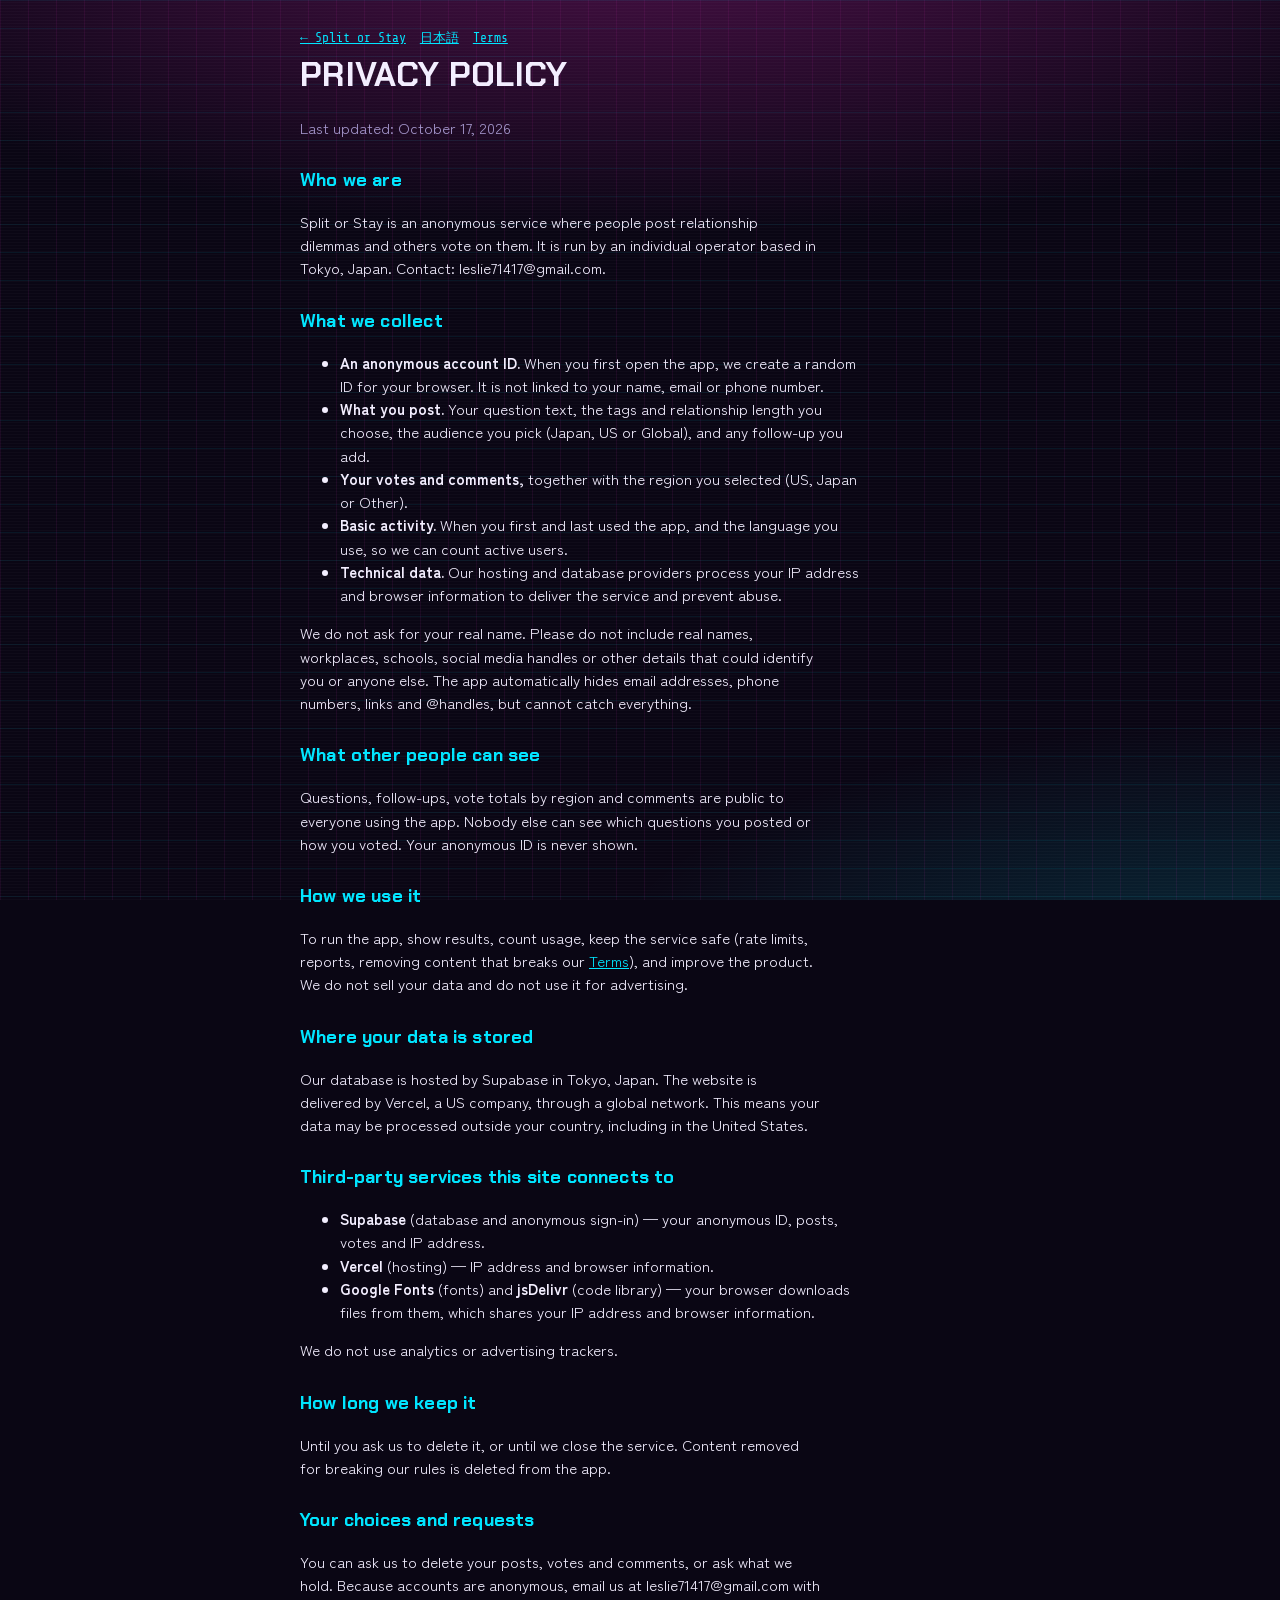
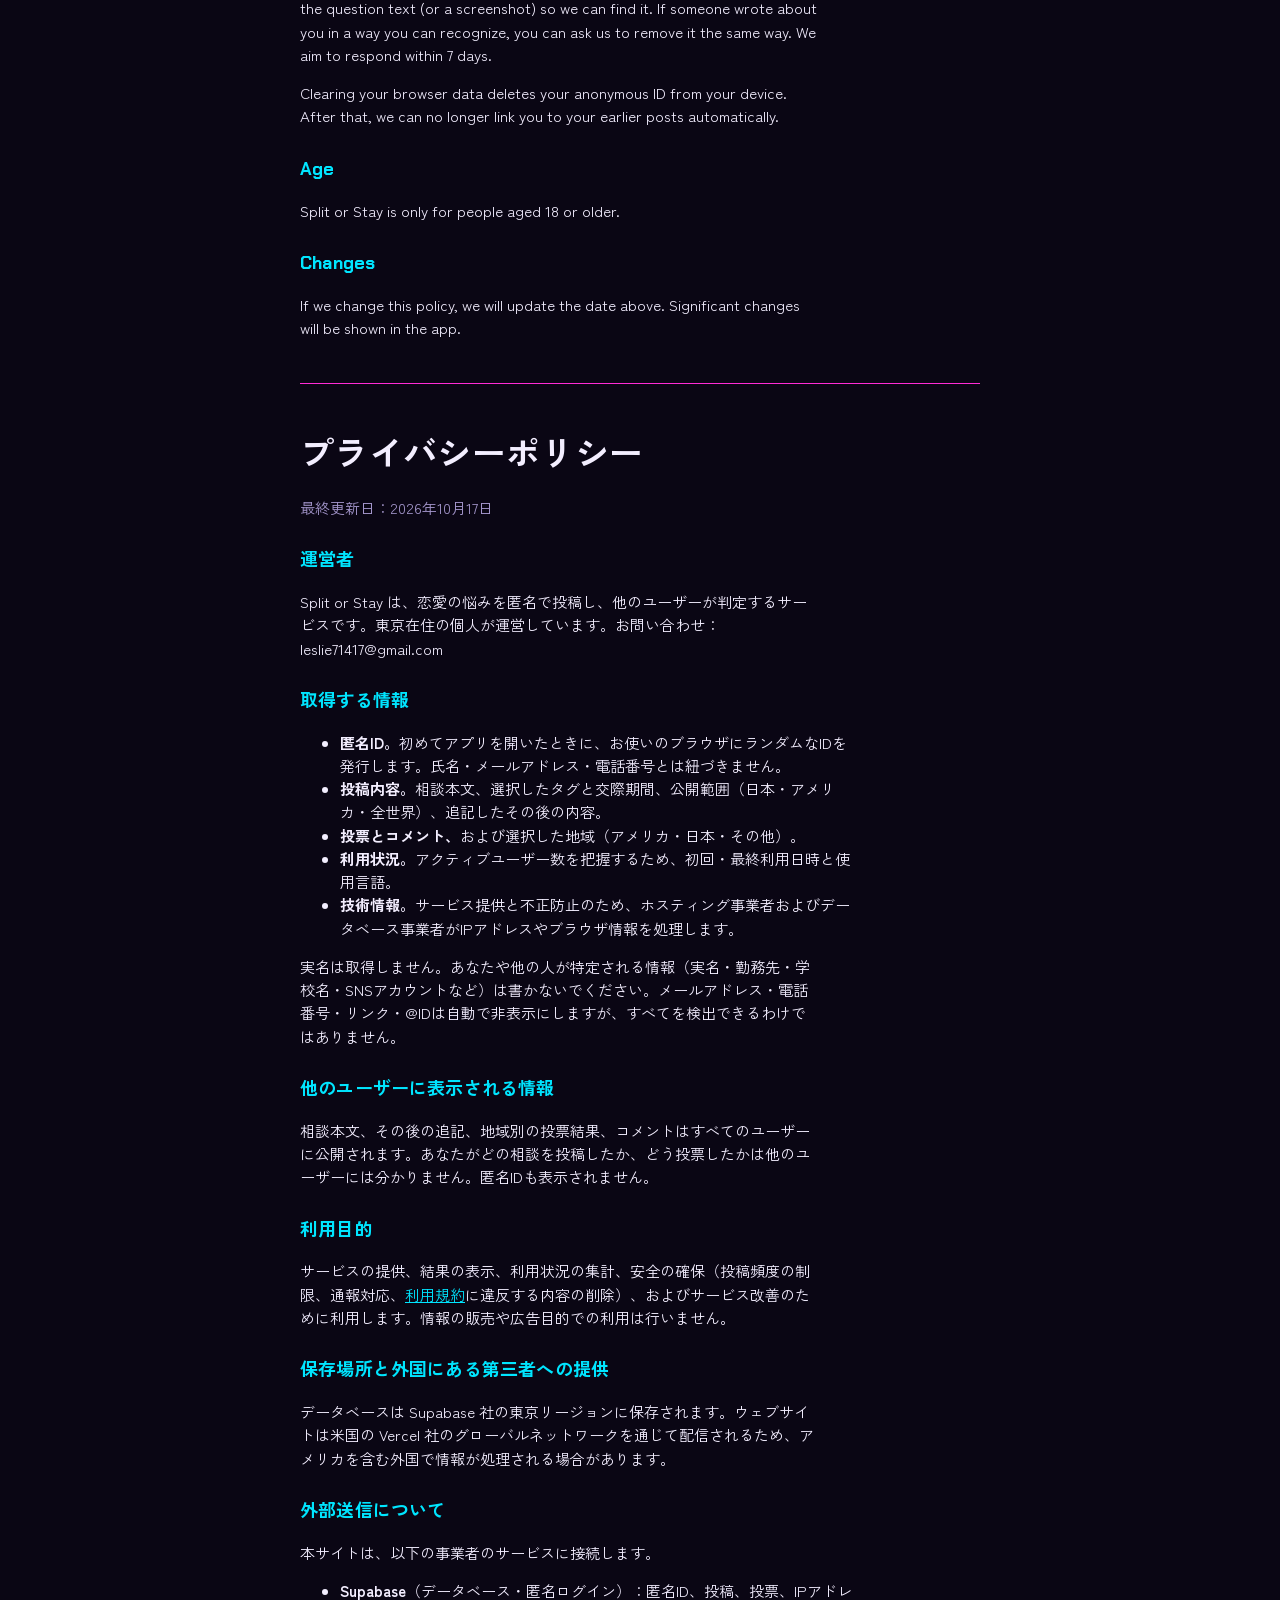
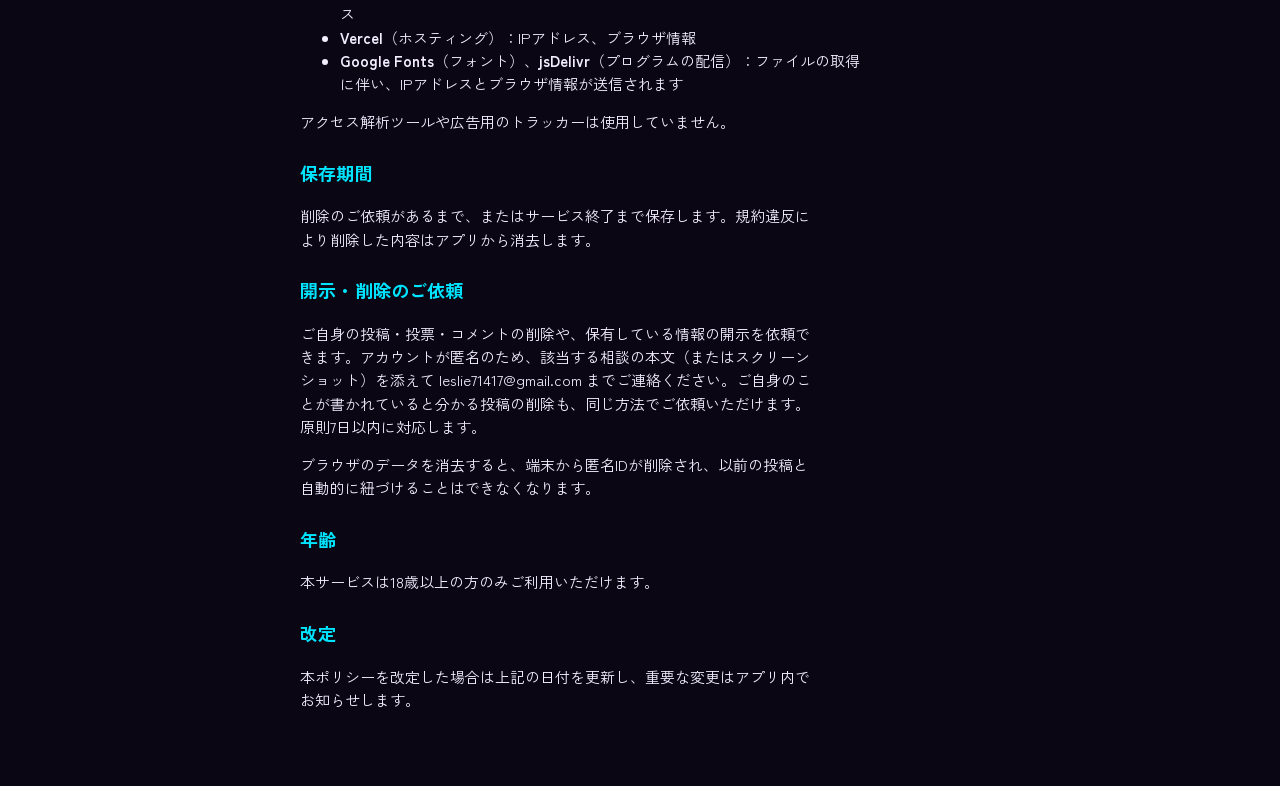
==== privacy.html @ 738fc0e3 "Add files via upload" ====
<!doctype html>
<html lang="en">
<head>
<meta charset="utf-8">
<meta name="viewport" content="width=device-width,initial-scale=1,viewport-fit=cover">
<title>Privacy Policy · Split or Stay</title>
<link rel="icon" href="/icon.svg" type="image/svg+xml">
<link href="https://fonts.googleapis.com/css2?family=Chakra+Petch:wght@500;700&family=Share+Tech+Mono&family=Zen+Kaku+Gothic+New:wght@400;500;700&display=swap" rel="stylesheet">
<link rel="stylesheet" href="/styles.css">
<style>body{margin:0}</style>
</head>
<body>
<main class="doc">
  <nav><a href="/">← Split or Stay</a><a href="#ja">日本語</a><a href="/terms.html">Terms</a></nav>

  <h1>Privacy Policy</h1>
  <p class="muted">Last updated: October 17, 2026</p>

  <h2>Who we are</h2>
  <p>Split or Stay is an anonymous service where people post relationship dilemmas and others vote on them. It is run by an individual operator based in Tokyo, Japan. Contact: <span class="contact-email"></span>.</p>

  <h2>What we collect</h2>
  <ul>
    <li><b>An anonymous account ID.</b> When you first open the app, we create a random ID for your browser. It is not linked to your name, email or phone number.</li>
    <li><b>What you post.</b> Your question text, the tags and relationship length you choose, the audience you pick (Japan, US or Global), and any follow-up you add.</li>
    <li><b>Your votes and comments,</b> together with the region you selected (US, Japan or Other).</li>
    <li><b>Basic activity.</b> When you first and last used the app, and the language you use, so we can count active users.</li>
    <li><b>Technical data.</b> Our hosting and database providers process your IP address and browser information to deliver the service and prevent abuse.</li>
  </ul>
  <p>We do not ask for your real name. Please do not include real names, workplaces, schools, social media handles or other details that could identify you or anyone else. The app automatically hides email addresses, phone numbers, links and @handles, but cannot catch everything.</p>

  <h2>What other people can see</h2>
  <p>Questions, follow-ups, vote totals by region and comments are public to everyone using the app. Nobody else can see which questions you posted or how you voted. Your anonymous ID is never shown.</p>

  <h2>How we use it</h2>
  <p>To run the app, show results, count usage, keep the service safe (rate limits, reports, removing content that breaks our <a href="/terms.html">Terms</a>), and improve the product. We do not sell your data and do not use it for advertising.</p>

  <h2>Where your data is stored</h2>
  <p>Our database is hosted by Supabase in Tokyo, Japan. The website is delivered by Vercel, a US company, through a global network. This means your data may be processed outside your country, including in the United States.</p>

  <h2>Third-party services this site connects to</h2>
  <ul>
    <li><b>Supabase</b> (database and anonymous sign-in) — your anonymous ID, posts, votes and IP address.</li>
    <li><b>Vercel</b> (hosting) — IP address and browser information.</li>
    <li><b>Google Fonts</b> (fonts) and <b>jsDelivr</b> (code library) — your browser downloads files from them, which shares your IP address and browser information.</li>
  </ul>
  <p>We do not use analytics or advertising trackers.</p>

  <h2>How long we keep it</h2>
  <p>Until you ask us to delete it, or until we close the service. Content removed for breaking our rules is deleted from the app.</p>

  <h2>Your choices and requests</h2>
  <p>You can ask us to delete your posts, votes and comments, or ask what we hold. Because accounts are anonymous, email us at <span class="contact-email"></span> with the question text (or a screenshot) so we can find it. If someone wrote about you in a way you can recognize, you can ask us to remove it the same way. We aim to respond within 7 days.</p>
  <p>Clearing your browser data deletes your anonymous ID from your device. After that, we can no longer link you to your earlier posts automatically.</p>

  <h2>Age</h2>
  <p>Split or Stay is only for people aged 18 or older.</p>

  <h2>Changes</h2>
  <p>If we change this policy, we will update the date above. Significant changes will be shown in the app.</p>

  <hr class="lang-sep" id="ja">

  <h1>プライバシーポリシー</h1>
  <p class="muted">最終更新日：2026年10月17日</p>

  <h2>運営者</h2>
  <p>Split or Stay は、恋愛の悩みを匿名で投稿し、他のユーザーが判定するサービスです。東京在住の個人が運営しています。お問い合わせ：<span class="contact-email"></span></p>

  <h2>取得する情報</h2>
  <ul>
    <li><b>匿名ID。</b>初めてアプリを開いたときに、お使いのブラウザにランダムなIDを発行します。氏名・メールアドレス・電話番号とは紐づきません。</li>
    <li><b>投稿内容。</b>相談本文、選択したタグと交際期間、公開範囲（日本・アメリカ・全世界）、追記したその後の内容。</li>
    <li><b>投票とコメント、</b>および選択した地域（アメリカ・日本・その他）。</li>
    <li><b>利用状況。</b>アクティブユーザー数を把握するため、初回・最終利用日時と使用言語。</li>
    <li><b>技術情報。</b>サービス提供と不正防止のため、ホスティング事業者およびデータベース事業者がIPアドレスやブラウザ情報を処理します。</li>
  </ul>
  <p>実名は取得しません。あなたや他の人が特定される情報（実名・勤務先・学校名・SNSアカウントなど）は書かないでください。メールアドレス・電話番号・リンク・@IDは自動で非表示にしますが、すべてを検出できるわけではありません。</p>

  <h2>他のユーザーに表示される情報</h2>
  <p>相談本文、その後の追記、地域別の投票結果、コメントはすべてのユーザーに公開されます。あなたがどの相談を投稿したか、どう投票したかは他のユーザーには分かりません。匿名IDも表示されません。</p>

  <h2>利用目的</h2>
  <p>サービスの提供、結果の表示、利用状況の集計、安全の確保（投稿頻度の制限、通報対応、<a href="/terms.html">利用規約</a>に違反する内容の削除）、およびサービス改善のために利用します。情報の販売や広告目的での利用は行いません。</p>

  <h2>保存場所と外国にある第三者への提供</h2>
  <p>データベースは Supabase 社の東京リージョンに保存されます。ウェブサイトは米国の Vercel 社のグローバルネットワークを通じて配信されるため、アメリカを含む外国で情報が処理される場合があります。</p>

  <h2>外部送信について</h2>
  <p>本サイトは、以下の事業者のサービスに接続します。</p>
  <ul>
    <li><b>Supabase</b>（データベース・匿名ログイン）：匿名ID、投稿、投票、IPアドレス</li>
    <li><b>Vercel</b>（ホスティング）：IPアドレス、ブラウザ情報</li>
    <li><b>Google Fonts</b>（フォント）、<b>jsDelivr</b>（プログラムの配信）：ファイルの取得に伴い、IPアドレスとブラウザ情報が送信されます</li>
  </ul>
  <p>アクセス解析ツールや広告用のトラッカーは使用していません。</p>

  <h2>保存期間</h2>
  <p>削除のご依頼があるまで、またはサービス終了まで保存します。規約違反により削除した内容はアプリから消去します。</p>

  <h2>開示・削除のご依頼</h2>
  <p>ご自身の投稿・投票・コメントの削除や、保有している情報の開示を依頼できます。アカウントが匿名のため、該当する相談の本文（またはスクリーンショット）を添えて <span class="contact-email"></span> までご連絡ください。ご自身のことが書かれていると分かる投稿の削除も、同じ方法でご依頼いただけます。原則7日以内に対応します。</p>
  <p>ブラウザのデータを消去すると、端末から匿名IDが削除され、以前の投稿と自動的に紐づけることはできなくなります。</p>

  <h2>年齢</h2>
  <p>本サービスは18歳以上の方のみご利用いただけます。</p>

  <h2>改定</h2>
  <p>本ポリシーを改定した場合は上記の日付を更新し、重要な変更はアプリ内でお知らせします。</p>
</main>
<script src="/config.js"></script>
<script>document.querySelectorAll(".contact-email").forEach(function(el){el.textContent=(window.SOS_CONFIG||{}).contactEmail||""});</script>
</body>
</html>
---- styles.css ----
/* Layout: one-column phone app on a neon grid. The swipe card stack is the hero; a bottom tab bar switches Home / Judge / Ask / Mine / Admin.
   Single deliberate dark look: magenta = break up, cyan = stay, acid yellow = action. */
:root{
  --bg:#0A0614; --surface:#140D24; --surface2:#1C1333; --ink:#F3EEFF; --muted:#A496CC; --line:#352653;
  --brk:#FF2BD6; --stay:#00E5FF; --acid:#E8FF2E; --on-neon:#0A0614;
  --brk-soft:rgba(255,43,214,.14); --stay-soft:rgba(0,229,255,.12);
  --warn-soft:rgba(232,255,46,.10); --warn:#E8FF2E;
  --glow:0 0 0 1px rgba(255,43,214,.25),0 0 28px rgba(255,43,214,.22),0 0 46px rgba(0,229,255,.14);
  --cut:polygon(12px 0,100% 0,100% calc(100% - 12px),calc(100% - 12px) 100%,0 100%,0 12px);
  --f-display:"Chakra Petch","Zen Kaku Gothic New",system-ui,sans-serif;
  --f-body:"Zen Kaku Gothic New","Hiragino Sans",system-ui,sans-serif;
  --f-mono:"Share Tech Mono","DotGothic16",ui-monospace,monospace;
  color-scheme:dark;
}
html,body{height:100%;overscroll-behavior:none}
body{background-color:var(--bg);color:var(--ink);font-family:var(--f-body);font-size:15px;line-height:1.55;overflow-x:hidden;
  background-image:linear-gradient(rgba(0,229,255,.07) 1px,transparent 1px),linear-gradient(90deg,rgba(255,43,214,.07) 1px,transparent 1px),
    radial-gradient(120% 60% at 50% -10%,rgba(255,43,214,.28),transparent 60%),radial-gradient(90% 50% at 100% 110%,rgba(0,229,255,.18),transparent 60%);
  background-size:28px 28px,28px 28px,100% 100%,100% 100%;background-attachment:fixed;
  padding-left:max(16px,env(safe-area-inset-left,0px));padding-right:max(16px,env(safe-area-inset-right,0px));
  -webkit-tap-highlight-color:transparent}
body::after{content:"";position:fixed;inset:0;pointer-events:none;z-index:40;
  background:repeating-linear-gradient(0deg,rgba(255,255,255,.025) 0 1px,transparent 1px 3px)}
*{box-sizing:border-box}
button,input,textarea,select{font:inherit;color:inherit}
button{cursor:pointer}
:focus-visible{outline:2px solid var(--acid);outline-offset:2px}
.app{max-width:440px;margin:0 auto;min-height:100%;display:flex;flex-direction:column;padding-block:10px 96px}
html.judging,html.judging body{overflow:hidden}
html.judging .app{height:100%;min-height:0;padding-bottom:calc(84px + env(safe-area-inset-bottom,0px))}
html.judging #v-judge{flex:1;min-height:0;display:flex;flex-direction:column}
html.judging .deck{flex:1;height:auto;min-height:280px}

header{display:flex;align-items:center;justify-content:space-between;gap:8px;padding-block:6px 10px}
.wordmark{font-family:var(--f-display);font-weight:700;font-size:19px;letter-spacing:.02em;text-transform:uppercase;background:none;border:0;padding:0;color:var(--ink)}
.wordmark i{font-style:normal;color:var(--brk);text-shadow:0 0 12px rgba(255,43,214,.7)}
.wordmark em{font-style:normal;color:var(--stay);text-shadow:0 0 12px rgba(0,229,255,.7)}
.pills{display:flex;gap:6px}
.pill{border:1px solid var(--line);background:var(--surface);padding:5px 11px;font-size:12px;font-family:var(--f-mono);letter-spacing:.04em;clip-path:var(--cut);--cut:polygon(6px 0,100% 0,100% calc(100% - 6px),calc(100% - 6px) 100%,0 100%,0 6px)}

.view[hidden]{display:none!important}
h1,h2{font-family:var(--f-display);letter-spacing:.01em;text-wrap:balance;margin:0;text-transform:uppercase}
.muted{color:var(--muted)}
.small{font-size:13px}
.label,.field label{font-family:var(--f-mono);font-size:12px;letter-spacing:.14em;text-transform:uppercase;color:var(--stay)}
.label::before,.field label::before{content:"// ";color:var(--brk)}

/* Home */
.hero{padding-block:30px 18px;display:grid;gap:16px}
.hero h1{font-size:clamp(46px,14vw,64px);line-height:.92;font-weight:700}
.hero h1 .a{color:var(--brk);text-shadow:3px 0 0 var(--stay),0 0 22px rgba(255,43,214,.55)}
.hero h1 .b{color:var(--stay);text-shadow:-3px 0 0 var(--brk),0 0 22px rgba(0,229,255,.5)}
.hero p{margin:0;font-size:15px;max-width:32ch;color:var(--muted)}
.bigbtns{display:grid;gap:12px;margin-top:8px}
.bigbtn{display:flex;align-items:center;justify-content:space-between;gap:12px;text-align:left;padding:20px 22px;border:0;font-family:var(--f-display);font-size:22px;font-weight:700;text-transform:uppercase;clip-path:var(--cut)}
.bigbtn small{display:block;font-family:var(--f-body);font-size:13px;font-weight:500;text-transform:none;margin-top:2px}
.bigbtn.judge{background:var(--acid);color:var(--on-neon)}
.bigbtn.ask{background:var(--brk);color:var(--on-neon)}
.bigbtn .arr{font-size:26px}
.stat{display:flex;gap:22px;padding-block:18px 0;border-top:1px solid var(--line);margin-top:24px}
.stat b{display:block;font-family:var(--f-mono);font-size:30px;color:var(--stay);text-shadow:0 0 14px rgba(0,229,255,.5);font-variant-numeric:tabular-nums}
.how{display:grid;grid-template-columns:auto 1fr;gap:6px 14px;margin-top:20px;font-size:14px}
.how span:nth-child(odd){font-family:var(--f-mono);color:var(--acid)}

/* Judge */
.deck{position:relative;height:min(58vh,480px);min-height:340px;margin-top:8px}
.card,.result{position:absolute;inset:0;border:2px solid transparent;border-radius:6px;
  background:linear-gradient(var(--surface),var(--surface)) padding-box,linear-gradient(135deg,var(--brk),var(--acid) 50%,var(--stay)) border-box;
  box-shadow:var(--glow);padding:22px 20px;display:flex;flex-direction:column;gap:12px}
.card{touch-action:none;user-select:none;will-change:transform}
.card.back{transform:scale(.94) translateY(14px);opacity:.45;pointer-events:none;box-shadow:none}
.card .meta{display:flex;flex-wrap:wrap;gap:6px;align-items:center}
.chip{font-size:12px;font-family:var(--f-mono);padding:3px 9px;border:1px solid var(--line);background:var(--surface2);color:var(--ink)}
.chip.ex{background:var(--acid);color:var(--on-neon);border-color:var(--acid)}
.card .body{flex:1;min-height:0;overflow:auto;font-size:17px;line-height:1.7;white-space:pre-wrap;overflow-wrap:anywhere}
.card .foot{display:flex;justify-content:space-between;gap:8px;font-size:11px;font-family:var(--f-mono);color:var(--muted)}
.stamp{position:absolute;top:26px;font-family:var(--f-display);font-weight:700;font-size:30px;letter-spacing:.06em;padding:4px 12px;border:3px solid;opacity:0;pointer-events:none;text-transform:uppercase;background:var(--surface)}
.stamp.brk{right:18px;color:var(--brk);transform:rotate(10deg);box-shadow:0 0 18px var(--brk)}
.stamp.stay{left:18px;color:var(--stay);transform:rotate(-10deg);box-shadow:0 0 18px var(--stay)}
.actions{display:grid;grid-template-columns:1fr auto 1fr;gap:10px;margin-top:16px;align-items:center}
.act{border:0;padding:16px 10px;font-family:var(--f-display);font-weight:700;font-size:16px;text-transform:uppercase;display:flex;align-items:center;justify-content:center;gap:6px;clip-path:var(--cut)}
.act.brk{background:var(--brk);color:var(--on-neon)}
.act.stay{background:var(--stay);color:var(--on-neon)}
.act.skip{background:transparent;border:1px solid var(--line);color:var(--muted);font-size:12px;font-family:var(--f-mono);padding:10px 14px;clip-path:none}
.act:disabled{opacity:.35;cursor:not-allowed}
.hint{text-align:center;font-size:12px;font-family:var(--f-mono);color:var(--muted);margin-top:10px}

.result{overflow:auto;touch-action:pan-y;gap:14px}
.verdict{font-size:14px;font-family:var(--f-mono)}
.verdict b.brk{color:var(--brk)} .verdict b.stay{color:var(--stay)}
.pct{font-family:var(--f-mono);font-size:64px;line-height:1;color:var(--acid);text-shadow:0 0 20px rgba(232,255,46,.45);font-variant-numeric:tabular-nums}
.bar{display:flex;height:12px;overflow:hidden;background:var(--surface2);border:1px solid var(--line)}
.bar .b{background:var(--brk);box-shadow:0 0 12px var(--brk)} .bar .s{background:var(--stay);box-shadow:0 0 12px var(--stay)}
.barlabels{display:flex;justify-content:space-between;font-size:12px;font-family:var(--f-mono);margin-top:4px;font-variant-numeric:tabular-nums}
.barlabels .l{color:var(--brk)} .barlabels .r{color:var(--stay)}
.regions{display:grid;gap:8px}
.region{display:grid;grid-template-columns:28px 1fr 74px;gap:8px;align-items:center;font-size:12px;font-family:var(--f-mono);font-variant-numeric:tabular-nums}
.region .bar{height:8px}
.comments{display:grid;gap:8px}
.cm{background:var(--surface2);border-left:2px solid var(--stay);padding:8px 12px;font-size:14px;overflow-wrap:anywhere}
.cm .who{font-size:11px;font-family:var(--f-mono);color:var(--muted);display:block}
.row{display:flex;gap:8px}
.row input{flex:1;min-width:0}
input[type=text],textarea,select{background:var(--surface2);border:1px solid var(--line);border-radius:0;padding:11px 12px;width:100%;color:var(--ink)}
input[type=text]:focus,textarea:focus,select:focus{border-color:var(--stay);box-shadow:0 0 0 1px var(--stay),0 0 16px rgba(0,229,255,.25);outline:none}
::placeholder{color:#6F6396}
textarea{resize:vertical;min-height:150px;line-height:1.6}
.btn{border:0;padding:10px 16px;font-family:var(--f-display);font-weight:700;text-transform:uppercase;background:var(--acid);color:var(--on-neon);clip-path:var(--cut);--cut:polygon(8px 0,100% 0,100% calc(100% - 8px),calc(100% - 8px) 100%,0 100%,0 8px)}
.btn.ghost{background:transparent;border:1px solid var(--stay);color:var(--stay);clip-path:none}
.btn.wide{width:100%;padding:15px;font-size:17px}
.btn:disabled{opacity:.4}
.empty{position:absolute;inset:0;display:grid;place-content:center;text-align:center;gap:12px;padding:20px;border:1px dashed var(--brk);background:rgba(20,13,36,.6)}
.empty h2{font-size:22px;color:var(--acid);text-transform:none;line-height:1.25}
.scopepick{display:grid;gap:8px}
.scopepick button{display:flex;justify-content:space-between;align-items:center;gap:10px;border:1px solid var(--stay);background:var(--stay-soft);padding:14px 16px;text-align:left}
.scopepick button:nth-child(2){border-color:var(--brk);background:var(--brk-soft)}
.scopepick b{font-family:var(--f-display);font-size:16px}
.scopepick span{font-family:var(--f-mono);font-size:12px;color:var(--acid)}

/* Ask */
.form{display:grid;gap:18px;padding-top:6px}
.form h2{font-size:32px;color:var(--ink);text-shadow:2px 0 0 var(--brk),-2px 0 0 var(--stay)}
.field{display:grid;gap:8px}
.chips{display:flex;flex-wrap:wrap;gap:8px}
.tagbtn{border:1px solid var(--line);background:var(--surface);padding:7px 12px;font-size:13px}
.tagbtn[aria-pressed="true"]{background:var(--stay);color:var(--on-neon);border-color:var(--stay);box-shadow:0 0 14px rgba(0,229,255,.45)}
.seg{display:grid;grid-template-columns:repeat(3,minmax(0,1fr));gap:6px}
.seg button{border:1px solid var(--line);background:var(--surface);padding:11px 6px;font-size:13px;font-weight:700;text-align:center}
.seg button[aria-pressed="true"]{background:var(--acid);color:var(--on-neon);border-color:var(--acid);box-shadow:0 0 16px rgba(232,255,46,.4)}
.counter{text-align:right;font-size:12px;font-family:var(--f-mono);color:var(--muted);font-variant-numeric:tabular-nums}
.note{background:var(--warn-soft);color:var(--ink);border:1px solid rgba(232,255,46,.45);padding:12px 14px;font-size:13px}
.notice{background:var(--surface);border:1px solid var(--line);padding:12px 14px;font-size:13px}
.safety{background:var(--surface);border:2px solid var(--brk);box-shadow:0 0 24px rgba(255,43,214,.3);padding:18px;display:grid;gap:10px}
.safety h2{font-size:20px;text-transform:none}
.res{display:grid;gap:8px}
.res div{background:var(--surface2);padding:10px 12px}
.res b{display:block;font-size:20px;font-family:var(--f-mono);color:var(--acid);user-select:all;font-variant-numeric:tabular-nums}

/* Mine */
.mine{display:grid;gap:14px;padding-top:6px}
.mine h2{font-size:30px}
.qcard{background:var(--surface);border:1px solid var(--line);border-top:2px solid var(--brk);padding:16px;display:grid;gap:12px}
.qcard .q{white-space:pre-wrap;overflow-wrap:anywhere;font-size:15px;max-height:9.5em;overflow:auto}
.qcard .total{display:flex;justify-content:space-between;align-items:baseline;font-size:13px}
.qcard .total b{font-family:var(--f-mono);font-size:26px;color:var(--brk)}
.followup{background:var(--stay-soft);border-left:2px solid var(--stay);padding:10px 12px;font-size:14px;white-space:pre-wrap}

/* Admin */
.kpis{display:grid;grid-template-columns:repeat(2,minmax(0,1fr));gap:10px}
.kpi{background:var(--surface);border:1px solid var(--line);padding:12px 14px}
.kpi:nth-child(-n+2){border-color:var(--acid)}
.kpi b{font-family:var(--f-mono);font-size:30px;line-height:1.1;display:block;color:var(--acid);font-variant-numeric:tabular-nums}
.kpi:nth-child(n+3) b{color:var(--stay)}
.kpi span{font-size:12px;color:var(--muted)}
.panel{background:var(--surface);border:1px solid var(--line);padding:14px;display:grid;gap:10px}
.panel h3{margin:0;font-size:13px;font-family:var(--f-mono);letter-spacing:.08em;color:var(--stay)}
.cols{display:grid;grid-template-columns:repeat(14,minmax(0,1fr));gap:3px;align-items:end;height:110px;border-bottom:1px solid var(--line)}
.col{display:flex;flex-direction:column;justify-content:flex-end;align-items:center;height:100%;gap:2px;font-size:10px;font-family:var(--f-mono);color:var(--muted);font-variant-numeric:tabular-nums}
.col i{display:block;width:100%;background:var(--stay);min-height:2px;box-shadow:0 0 8px rgba(0,229,255,.5)}
.cols.q .col i{background:var(--brk);box-shadow:0 0 8px rgba(255,43,214,.5)}
.days{display:grid;grid-template-columns:repeat(14,minmax(0,1fr));gap:3px;font-size:9px;font-family:var(--f-mono);color:var(--muted);text-align:center}
.kv{display:flex;justify-content:space-between;gap:10px;font-size:13px;font-variant-numeric:tabular-nums}
.kv b{text-align:right}
.arow{border-top:1px solid var(--line);padding-top:10px;display:grid;gap:6px;font-size:13px}
.arow .txt{overflow:hidden;display:-webkit-box;-webkit-line-clamp:2;-webkit-box-orient:vertical;overflow-wrap:anywhere}
.arow .m{display:flex;justify-content:space-between;align-items:center;gap:8px;color:var(--muted);font-size:12px;font-family:var(--f-mono);flex-wrap:wrap}
.btn.danger{background:transparent;border:1px solid var(--brk);color:var(--brk);padding:4px 10px;font-size:12px;clip-path:none}

/* Tab bar */
nav.tabs{position:fixed;left:0;right:0;bottom:0;background:rgba(10,6,20,.92);border-top:1px solid var(--brk);box-shadow:0 -6px 24px rgba(255,43,214,.18);
  padding:8px max(16px,env(safe-area-inset-right,0px)) calc(8px + env(safe-area-inset-bottom,0px)) max(16px,env(safe-area-inset-left,0px));z-index:5;backdrop-filter:blur(8px)}
nav.tabs .in{max-width:440px;margin:0 auto;display:grid;grid-auto-flow:column;grid-auto-columns:1fr;gap:4px}
nav.tabs button{background:none;border:0;padding:6px 0;font-size:11px;font-family:var(--f-mono);letter-spacing:.04em;color:var(--muted);display:grid;justify-items:center;gap:1px}
nav.tabs button span{font-size:18px;line-height:1.2}
nav.tabs button[aria-current="page"]{color:var(--acid);text-shadow:0 0 10px rgba(232,255,46,.6)}

.overlay{position:fixed;inset:0;background:rgba(5,2,12,.8);display:grid;place-items:center;z-index:50;padding:20px}
.dialog{background:var(--surface);border:2px solid var(--brk);box-shadow:var(--glow);padding:24px;max-width:360px;display:grid;gap:12px}
.dialog h2{font-size:28px;color:var(--acid)}
.toast{position:fixed;left:50%;bottom:calc(84px + env(safe-area-inset-bottom,0px));transform:translateX(-50%);background:var(--acid);color:var(--on-neon);font-weight:700;padding:10px 16px;font-size:14px;z-index:60;max-width:90vw}
@media (prefers-reduced-motion: reduce){.card,.result{transition:none!important}}

/* ---------- production additions ---------- */
.card .foot .rep{background:none;border:0;padding:0;color:var(--muted);font-family:var(--f-mono);font-size:11px;letter-spacing:.04em}
.card .foot .rep[data-armed="1"]{color:var(--brk)}
.legal-links{display:flex;flex-wrap:wrap;gap:6px 16px;font-size:12px;font-family:var(--f-mono);color:var(--muted);margin-top:26px}
.legal-links a{color:var(--muted)}
.agree{font-size:12px;color:var(--muted)}
.agree a,.dialog a{color:var(--stay)}
.boot{position:absolute;inset:0;display:grid;place-content:center;text-align:center;gap:10px;font-family:var(--f-mono);color:var(--muted)}
.boot b{color:var(--stay);font-size:13px;letter-spacing:.2em}
.login{display:grid;gap:12px;max-width:380px}
/* legal pages */
.doc{max-width:680px;margin:0 auto;padding-block:28px 60px}
.doc h1{font-size:34px;margin-bottom:6px}
.doc h2{font-size:18px;margin:28px 0 8px;color:var(--stay);text-transform:none}
.doc p,.doc li{color:var(--ink);max-width:65ch}
.doc .muted{color:var(--muted)}
.doc .lang-sep{border:0;border-top:1px solid var(--brk);margin:44px 0}
.doc a{color:var(--stay)}
.doc nav{display:flex;gap:14px;font-family:var(--f-mono);font-size:13px}
/* result: both sides + US vs Japan */
.split2{display:grid;grid-template-columns:1fr 1fr;gap:10px}
.split2>div{display:grid;gap:2px;padding:10px 12px;border:1px solid}
.split2 .sb{border-color:var(--brk);background:var(--brk-soft)} .split2 .ss{border-color:var(--stay);background:var(--stay-soft);text-align:right}
.split2 span{font-family:var(--f-mono);font-size:12px;letter-spacing:.06em;text-transform:uppercase}
.split2 b{font-family:var(--f-mono);font-size:40px;line-height:1;font-variant-numeric:tabular-nums}
.split2 .sb b{color:var(--brk);text-shadow:0 0 16px rgba(255,43,214,.5)} .split2 .ss b{color:var(--stay);text-shadow:0 0 16px rgba(0,229,255,.5)}
.total-votes{font-family:var(--f-mono);margin-top:-4px}
.cmp{display:grid;gap:8px}
.cmp-grid{display:grid;grid-template-columns:1fr 1fr;gap:10px}
.cmp-tile{display:grid;gap:2px;padding:12px;background:var(--surface2);border:1px solid var(--line);border-top:2px solid var(--acid)}
.cmp-name{font-size:13px;font-weight:700}
.cmp-tile b{font-family:var(--f-mono);font-size:34px;line-height:1.05;color:var(--acid);font-variant-numeric:tabular-nums}
.cmp-tile b.none{color:var(--muted)}
.cmp-sub{font-size:11px;font-family:var(--f-mono);color:var(--muted)}
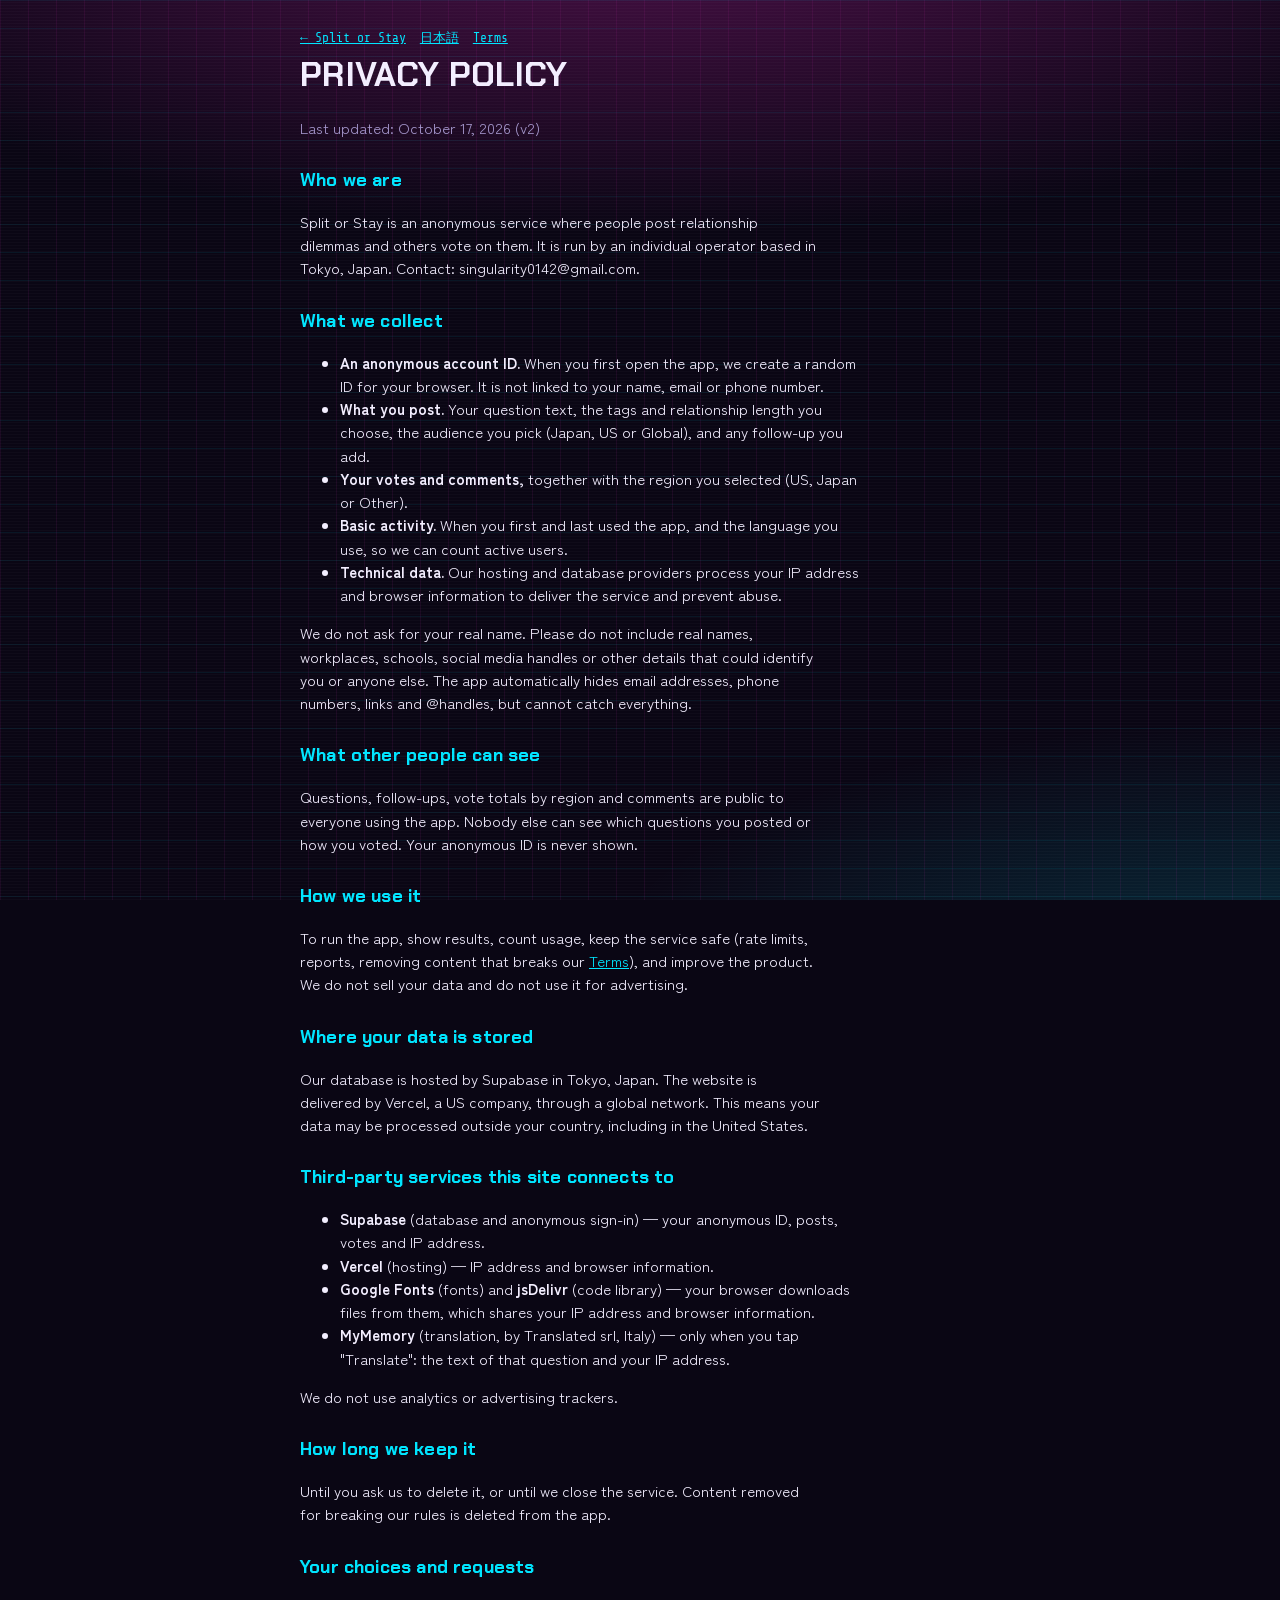
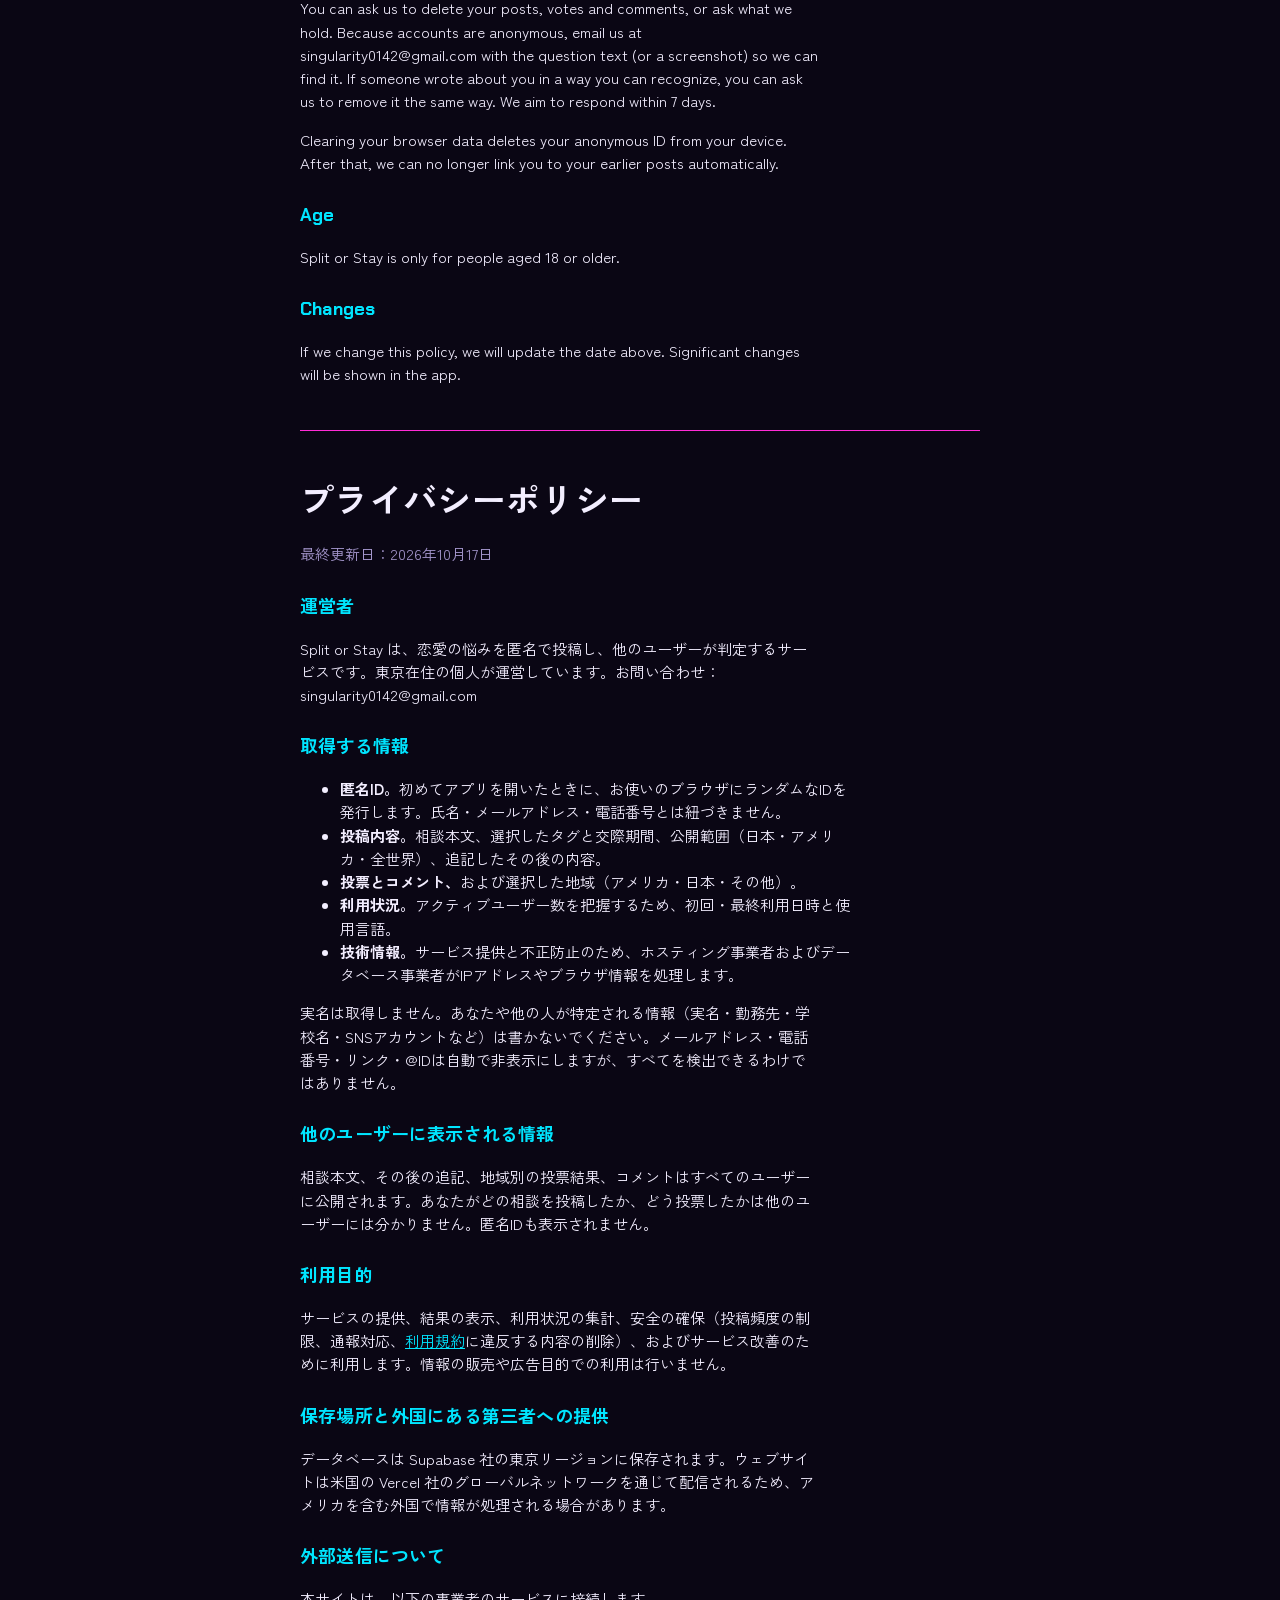
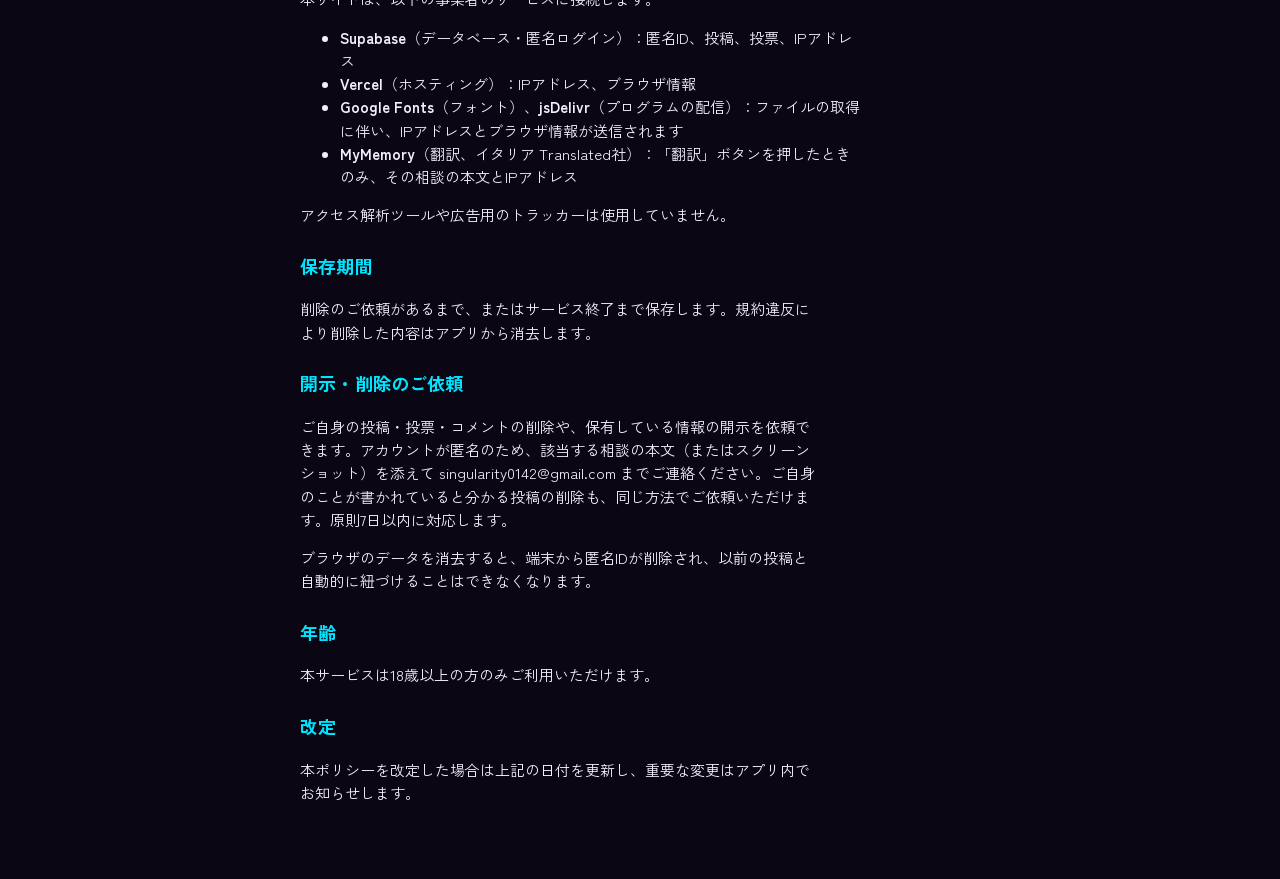
==== commit ab541f86: "Add files via upload" ====
--- a/privacy.html
+++ b/privacy.html
@@ -14,7 +14,7 @@
   <nav><a href="/">← Split or Stay</a><a href="#ja">日本語</a><a href="/terms.html">Terms</a></nav>
 
   <h1>Privacy Policy</h1>
-  <p class="muted">Last updated: October 17, 2026</p>
+  <p class="muted">Last updated: October 17, 2026 (v2)</p>
 
   <h2>Who we are</h2>
   <p>Split or Stay is an anonymous service where people post relationship dilemmas and others vote on them. It is run by an individual operator based in Tokyo, Japan. Contact: <span class="contact-email"></span>.</p>
@@ -43,6 +43,7 @@
     <li><b>Supabase</b> (database and anonymous sign-in) — your anonymous ID, posts, votes and IP address.</li>
     <li><b>Vercel</b> (hosting) — IP address and browser information.</li>
     <li><b>Google Fonts</b> (fonts) and <b>jsDelivr</b> (code library) — your browser downloads files from them, which shares your IP address and browser information.</li>
+    <li><b>MyMemory</b> (translation, by Translated srl, Italy) — only when you tap "Translate": the text of that question and your IP address.</li>
   </ul>
   <p>We do not use analytics or advertising trackers.</p>
 
@@ -92,6 +93,7 @@
     <li><b>Supabase</b>（データベース・匿名ログイン）：匿名ID、投稿、投票、IPアドレス</li>
     <li><b>Vercel</b>（ホスティング）：IPアドレス、ブラウザ情報</li>
     <li><b>Google Fonts</b>（フォント）、<b>jsDelivr</b>（プログラムの配信）：ファイルの取得に伴い、IPアドレスとブラウザ情報が送信されます</li>
+    <li><b>MyMemory</b>（翻訳、イタリア Translated社）：「翻訳」ボタンを押したときのみ、その相談の本文とIPアドレス</li>
   </ul>
   <p>アクセス解析ツールや広告用のトラッカーは使用していません。</p>
 
--- a/styles.css
+++ b/styles.css
@@ -214,3 +214,20 @@
 .cmp-tile b{font-family:var(--f-mono);font-size:34px;line-height:1.05;color:var(--acid);font-variant-numeric:tabular-nums}
 .cmp-tile b.none{color:var(--muted)}
 .cmp-sub{font-size:11px;font-family:var(--f-mono);color:var(--muted)}
+/* v2: translate, success page, mine tabs, edit/delete */
+.trbtn{margin-left:auto;border:1px solid var(--stay);background:var(--stay-soft);color:var(--stay);font-family:var(--f-mono);font-size:11px;letter-spacing:.06em;padding:3px 10px}
+.tr-note{font-size:11px;font-family:var(--f-mono);color:var(--muted);margin-top:-6px}
+.clamp{display:-webkit-box;-webkit-line-clamp:3;-webkit-box-orient:vertical;overflow:hidden;cursor:pointer}
+.success{display:grid;gap:14px;padding:24px 20px;background:var(--surface);border:2px solid var(--acid);box-shadow:0 0 30px rgba(232,255,46,.18)}
+.success h2{font-size:34px;color:var(--acid)}
+.ok-badge{width:56px;height:56px;display:grid;place-items:center;font-size:30px;font-weight:700;background:var(--acid);color:var(--on-neon);clip-path:var(--cut)}
+.q-preview{background:var(--surface2);border-left:2px solid var(--brk);padding:10px 12px;font-size:14px;white-space:pre-wrap;overflow-wrap:anywhere;max-height:8em;overflow:auto}
+.seg.two{grid-template-columns:1fr 1fr}
+#mineTabs{margin-bottom:4px}
+.card-actions{align-items:center;flex-wrap:wrap}
+.pill.danger{border-color:var(--brk);color:var(--brk)}
+.btn.danger-fill{background:var(--brk);color:var(--on-neon)}
+.qcard .edit-box{display:grid;gap:10px}
+.qcard .edit-box textarea{min-height:120px}
+.my-vote{font-size:14px}
+.my-vote b.brk{color:var(--brk)} .my-vote b.stay{color:var(--stay)}
